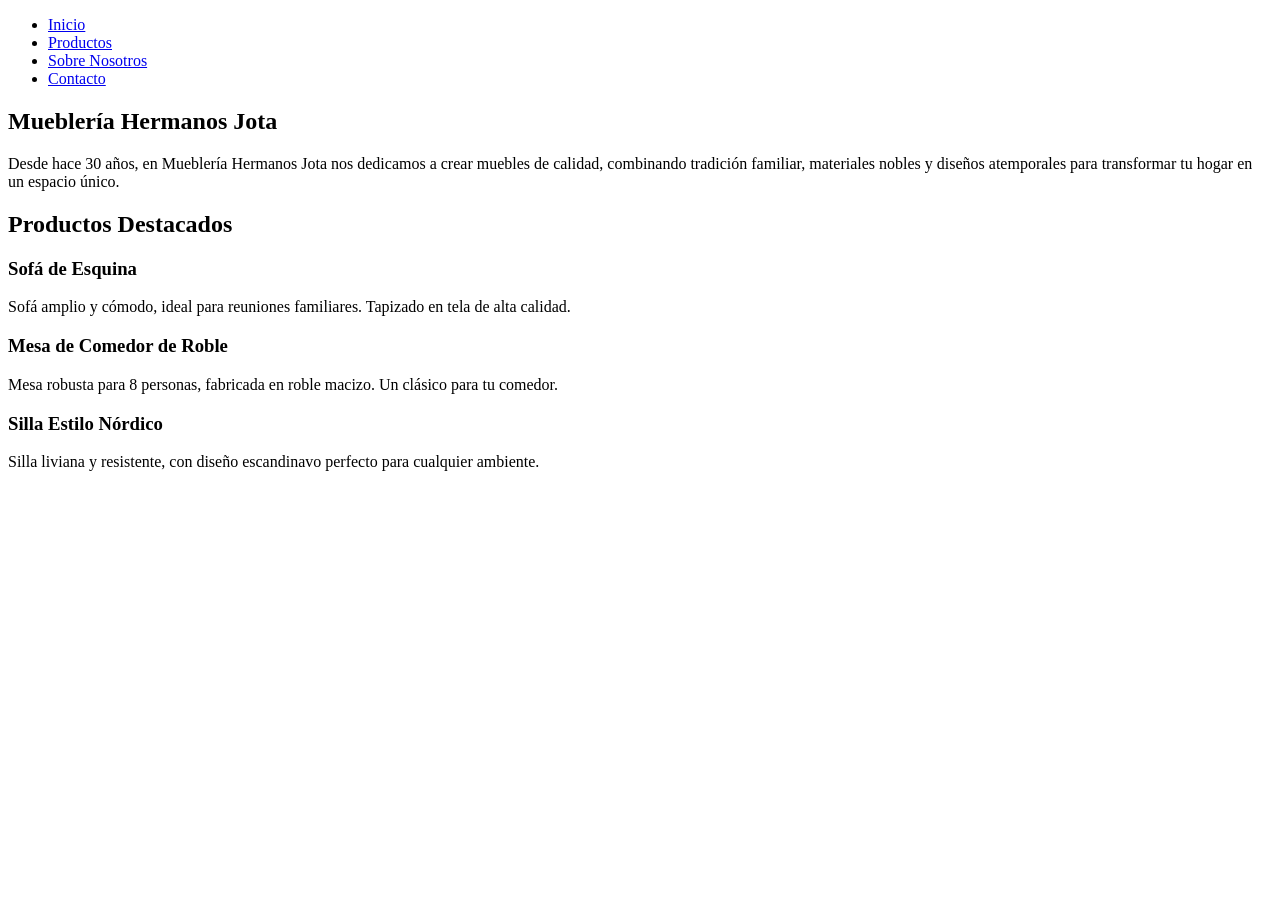
==== muebleria-jota/index.html @ 34eba64a "Inicio el proyecto con el esqueleto de la pagina" ====
<!DOCTYPE html>
<html lang="es">
<head>
    <meta charset="UTF-8">
    <title>Mueblería Hermanos Jota</title>
    <meta name="viewport" content="width=device-width, initial-scale=1.0">
</head>
<body>
    <header>
        <nav>
            <ul>
                <li><a href="#">Inicio</a></li>
                <li><a href="#productos">Productos</a></li>
                <li><a href="#sobre-nosotros">Sobre Nosotros</a></li>
                <li><a href="#contacto">Contacto</a></li>
            </ul>
        </nav>
    </header>
    <main>
        <section id="bienvenida">
            <h1>Mueblería Hermanos Jota</h1>
            <p>
                Desde hace 30 años, en Mueblería Hermanos Jota nos dedicamos a crear muebles de calidad, combinando tradición familiar, materiales nobles y diseños atemporales para transformar tu hogar en un espacio único.
            </p>
        </section>
        <section id="productos">
            <h2>Productos Destacados</h2>
            <article>
                <h3>Sofá de Esquina</h3>
                <p>Sofá amplio y cómodo, ideal para reuniones familiares. Tapizado en tela de alta calidad.</p>
            </article>
            <article>
                <h3>Mesa de Comedor de Roble</h3>
                <p>Mesa robusta para 8 personas, fabricada en roble macizo. Un clásico para tu comedor.</p>
            </article>
            <article>
                <h3>Silla Estilo Nórdico</h3>
                <p>Silla liviana y resistente, con diseño escandinavo perfecto para cualquier ambiente.</p>
            </article>
        </section>
    </main>
</body>
</html>
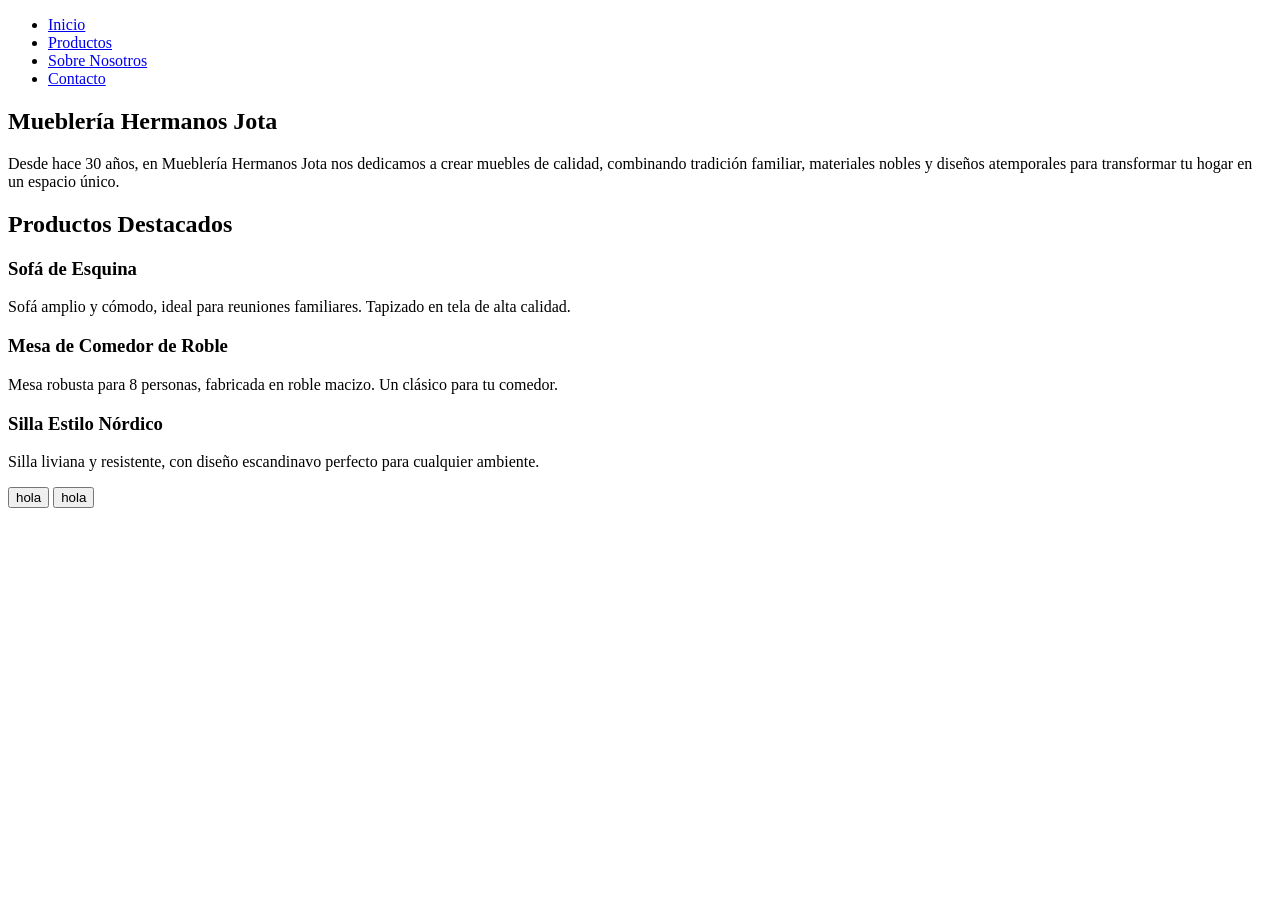
==== commit 91a09650: "agrego estilos para pagina principal" ====
--- a/muebleria-jota/index.html
+++ b/muebleria-jota/index.html
@@ -1,43 +1,56 @@
-<!DOCTYPE html>
+<!doctype html>
 <html lang="es">
-<head>
-    <meta charset="UTF-8">
+  <head>
+    <meta charset="UTF-8" />
     <title>Mueblería Hermanos Jota</title>
-    <meta name="viewport" content="width=device-width, initial-scale=1.0">
-</head>
-<body>
+    <meta name="viewport" content="width=device-width, initial-scale=1.0" />
+  </head>
+  <body>
     <header>
-        <nav>
-            <ul>
-                <li><a href="#">Inicio</a></li>
-                <li><a href="#productos">Productos</a></li>
-                <li><a href="#sobre-nosotros">Sobre Nosotros</a></li>
-                <li><a href="#contacto">Contacto</a></li>
-            </ul>
-        </nav>
+      <nav>
+        <ul>
+          <li><a href="#">Inicio</a></li>
+          <li><a href="#productos">Productos</a></li>
+          <li><a href="#sobre-nosotros">Sobre Nosotros</a></li>
+          <li><a href="#contacto">Contacto</a></li>
+        </ul>
+      </nav>
     </header>
     <main>
-        <section id="bienvenida">
-            <h1>Mueblería Hermanos Jota</h1>
-            <p>
-                Desde hace 30 años, en Mueblería Hermanos Jota nos dedicamos a crear muebles de calidad, combinando tradición familiar, materiales nobles y diseños atemporales para transformar tu hogar en un espacio único.
-            </p>
-        </section>
-        <section id="productos">
-            <h2>Productos Destacados</h2>
-            <article>
-                <h3>Sofá de Esquina</h3>
-                <p>Sofá amplio y cómodo, ideal para reuniones familiares. Tapizado en tela de alta calidad.</p>
-            </article>
-            <article>
-                <h3>Mesa de Comedor de Roble</h3>
-                <p>Mesa robusta para 8 personas, fabricada en roble macizo. Un clásico para tu comedor.</p>
-            </article>
-            <article>
-                <h3>Silla Estilo Nórdico</h3>
-                <p>Silla liviana y resistente, con diseño escandinavo perfecto para cualquier ambiente.</p>
-            </article>
-        </section>
+      <section id="bienvenida">
+        <h1>Mueblería Hermanos Jota</h1>
+        <p>
+          Desde hace 30 años, en Mueblería Hermanos Jota nos dedicamos a crear
+          muebles de calidad, combinando tradición familiar, materiales nobles y
+          diseños atemporales para transformar tu hogar en un espacio único.
+        </p>
+      </section>
+      <section id="productos">
+        <h2>Productos Destacados</h2>
+        <article>
+          <h3>Sofá de Esquina</h3>
+          <p>
+            Sofá amplio y cómodo, ideal para reuniones familiares. Tapizado en
+            tela de alta calidad.
+          </p>
+        </article>
+        <article>
+          <h3>Mesa de Comedor de Roble</h3>
+          <p>
+            Mesa robusta para 8 personas, fabricada en roble macizo. Un clásico
+            para tu comedor.
+          </p>
+        </article>
+        <article>
+          <h3>Silla Estilo Nórdico</h3>
+          <p>
+            Silla liviana y resistente, con diseño escandinavo perfecto para
+            cualquier ambiente.
+          </p>
+        </article>
+      </section>
     </main>
-</body>
-</html>+    <button class="button">hola</button>
+    <button>hola</button>
+  </body>
+</html>
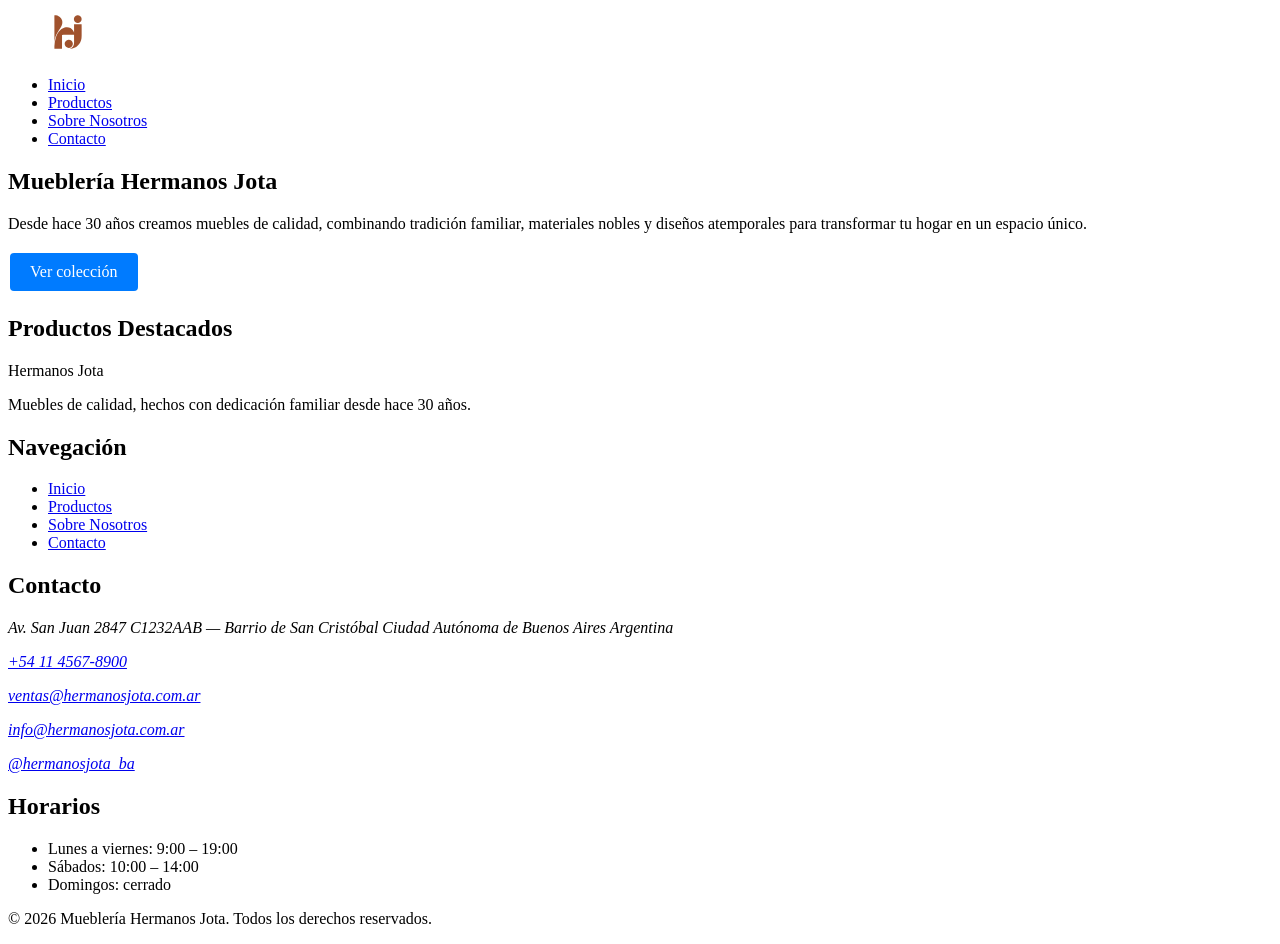
==== commit cd1a9a99: "Se agrega la pagina inicial" ====
--- a/muebleria-jota/index.html
+++ b/muebleria-jota/index.html
@@ -4,53 +4,120 @@
     <meta charset="UTF-8" />
     <title>Mueblería Hermanos Jota</title>
     <meta name="viewport" content="width=device-width, initial-scale=1.0" />
+    <link rel="stylesheet" href="index.css" />
+    <link rel="preconnect" href="https://fonts.googleapis.com" />
+    <link rel="preconnect" href="https://fonts.gstatic.com" crossorigin />
+    <link
+      href="https://fonts.googleapis.com/css2?family=Inter:wght@300;400;500;700&family=Playfair+Display:wght@400;700&display=swap"
+      rel="stylesheet"
+    />
   </head>
   <body>
-    <header>
-      <nav>
-        <ul>
-          <li><a href="#">Inicio</a></li>
-          <li><a href="#productos">Productos</a></li>
-          <li><a href="#sobre-nosotros">Sobre Nosotros</a></li>
-          <li><a href="#contacto">Contacto</a></li>
-        </ul>
-      </nav>
+    <header class="header">
+      <div class="header__inner">
+        <a href="#bienvenida" class="header__logo" aria-label="Mueblería Hermanos Jota - Inicio">
+          <img
+            src="assets/logo.svg"
+            alt="Hermanos Jota"
+            class="header__logo-img"
+            width="120"
+            height="48"
+          />
+        </a>
+        <nav class="header__nav" aria-label="Navegación principal">
+          <ul class="header__nav-list">
+            <li><a href="#bienvenida" class="header__nav-link">Inicio</a></li>
+            <li><a href="#productos" class="header__nav-link">Productos</a></li>
+            <li><a href="#sobre-nosotros" class="header__nav-link">Sobre Nosotros</a></li>
+            <li><a href="#contacto" class="header__nav-link">Contacto</a></li>
+          </ul>
+        </nav>
+      </div>
     </header>
     <main>
-      <section id="bienvenida">
-        <h1>Mueblería Hermanos Jota</h1>
-        <p>
-          Desde hace 30 años, en Mueblería Hermanos Jota nos dedicamos a crear
-          muebles de calidad, combinando tradición familiar, materiales nobles y
-          diseños atemporales para transformar tu hogar en un espacio único.
-        </p>
+      <section id="bienvenida" class="hero">
+        <div class="hero__overlay" aria-hidden="true"></div>
+        <div class="hero__content">
+          <h1 class="hero__title">Mueblería Hermanos Jota</h1>
+          <p class="hero__text">
+            Desde hace 30 años creamos muebles de calidad, combinando tradición
+            familiar, materiales nobles y diseños atemporales para transformar
+            tu hogar en un espacio único.
+          </p>
+          <a href="#productos" class="button hero__cta">Ver colección</a>
+        </div>
       </section>
-      <section id="productos">
-        <h2>Productos Destacados</h2>
-        <article>
-          <h3>Sofá de Esquina</h3>
-          <p>
-            Sofá amplio y cómodo, ideal para reuniones familiares. Tapizado en
-            tela de alta calidad.
-          </p>
-        </article>
-        <article>
-          <h3>Mesa de Comedor de Roble</h3>
-          <p>
-            Mesa robusta para 8 personas, fabricada en roble macizo. Un clásico
-            para tu comedor.
-          </p>
-        </article>
-        <article>
-          <h3>Silla Estilo Nórdico</h3>
-          <p>
-            Silla liviana y resistente, con diseño escandinavo perfecto para
-            cualquier ambiente.
-          </p>
-        </article>
+      <section id="productos" class="productos">
+        <div class="productos__inner">
+          <h2 class="productos__title">Productos Destacados</h2>
+          <div id="productos-grid" class="productos__grid"></div>
+        </div>
       </section>
     </main>
-    <button class="button">hola</button>
-    <button>hola</button>
+    <footer id="contacto" class="footer">
+      <div class="footer__inner">
+        <div class="footer__brand">
+          <p class="footer__name">Hermanos Jota</p>
+          <p class="footer__tagline">
+            Muebles de calidad, hechos con dedicación familiar desde hace 30
+            años.
+          </p>
+        </div>
+        <div class="footer__col">
+          <h2 class="footer__heading">Navegación</h2>
+          <ul class="footer__list">
+            <li><a href="#bienvenida" class="footer__link">Inicio</a></li>
+            <li><a href="#productos" class="footer__link">Productos</a></li>
+            <li><a href="#sobre-nosotros" class="footer__link">Sobre Nosotros</a></li>
+            <li><a href="#contacto" class="footer__link">Contacto</a></li>
+          </ul>
+        </div>
+        <div class="footer__col">
+          <h2 class="footer__heading">Contacto</h2>
+          <address class="footer__address">
+            <p>Av. San Juan 2847
+              C1232AAB — Barrio de San Cristóbal
+              Ciudad Autónoma de Buenos Aires
+              Argentina</p>
+            <p>
+              <a href="tel:+541112345678" class="footer__link">+54 11 4567-8900</a>
+            </p>
+            <p>
+              <a href="mailto:ventas@hermanosjota.com.ar" class="footer__link"
+                >ventas@hermanosjota.com.ar</a
+              >
+            </p>
+            <p>
+              <a href="mailto:info@hermanosjota.com.ar" class="footer__link"
+                >info@hermanosjota.com.ar</a
+              >
+            </p>
+            <p>
+              <a
+                href="https://www.instagram.com/hermanosjota_ba/"
+                class="footer__link"
+                target="_blank"
+                rel="noopener noreferrer"
+                >@hermanosjota_ba</a
+              >
+            </p>
+          </address>
+        </div>
+        <div class="footer__col">
+          <h2 class="footer__heading">Horarios</h2>
+          <ul class="footer__list">
+            <li>Lunes a viernes: 9:00 – 19:00</li>
+            <li>Sábados: 10:00 – 14:00</li>
+            <li>Domingos: cerrado</li>
+          </ul>
+        </div>
+      </div>
+      <div class="footer__bottom">
+        <p class="footer__copy">
+          &copy; 2026 Mueblería Hermanos Jota. Todos los derechos reservados.
+        </p>
+      </div>
+    </footer>
+    <script src="products.js"></script>
   </body>
 </html>
--- a/muebleria-jota/index.css
+++ b/muebleria-jota/index.css
@@ -0,0 +1,13 @@
+.button {
+  background-color: #007bff;
+  border: none;
+  color: white;
+  padding: 10px 20px;
+  text-align: center;
+  text-decoration: none;
+  display: inline-block;
+  font-size: 16px;
+  margin: 4px 2px;
+  cursor: pointer;
+  border-radius: 4px;
+}
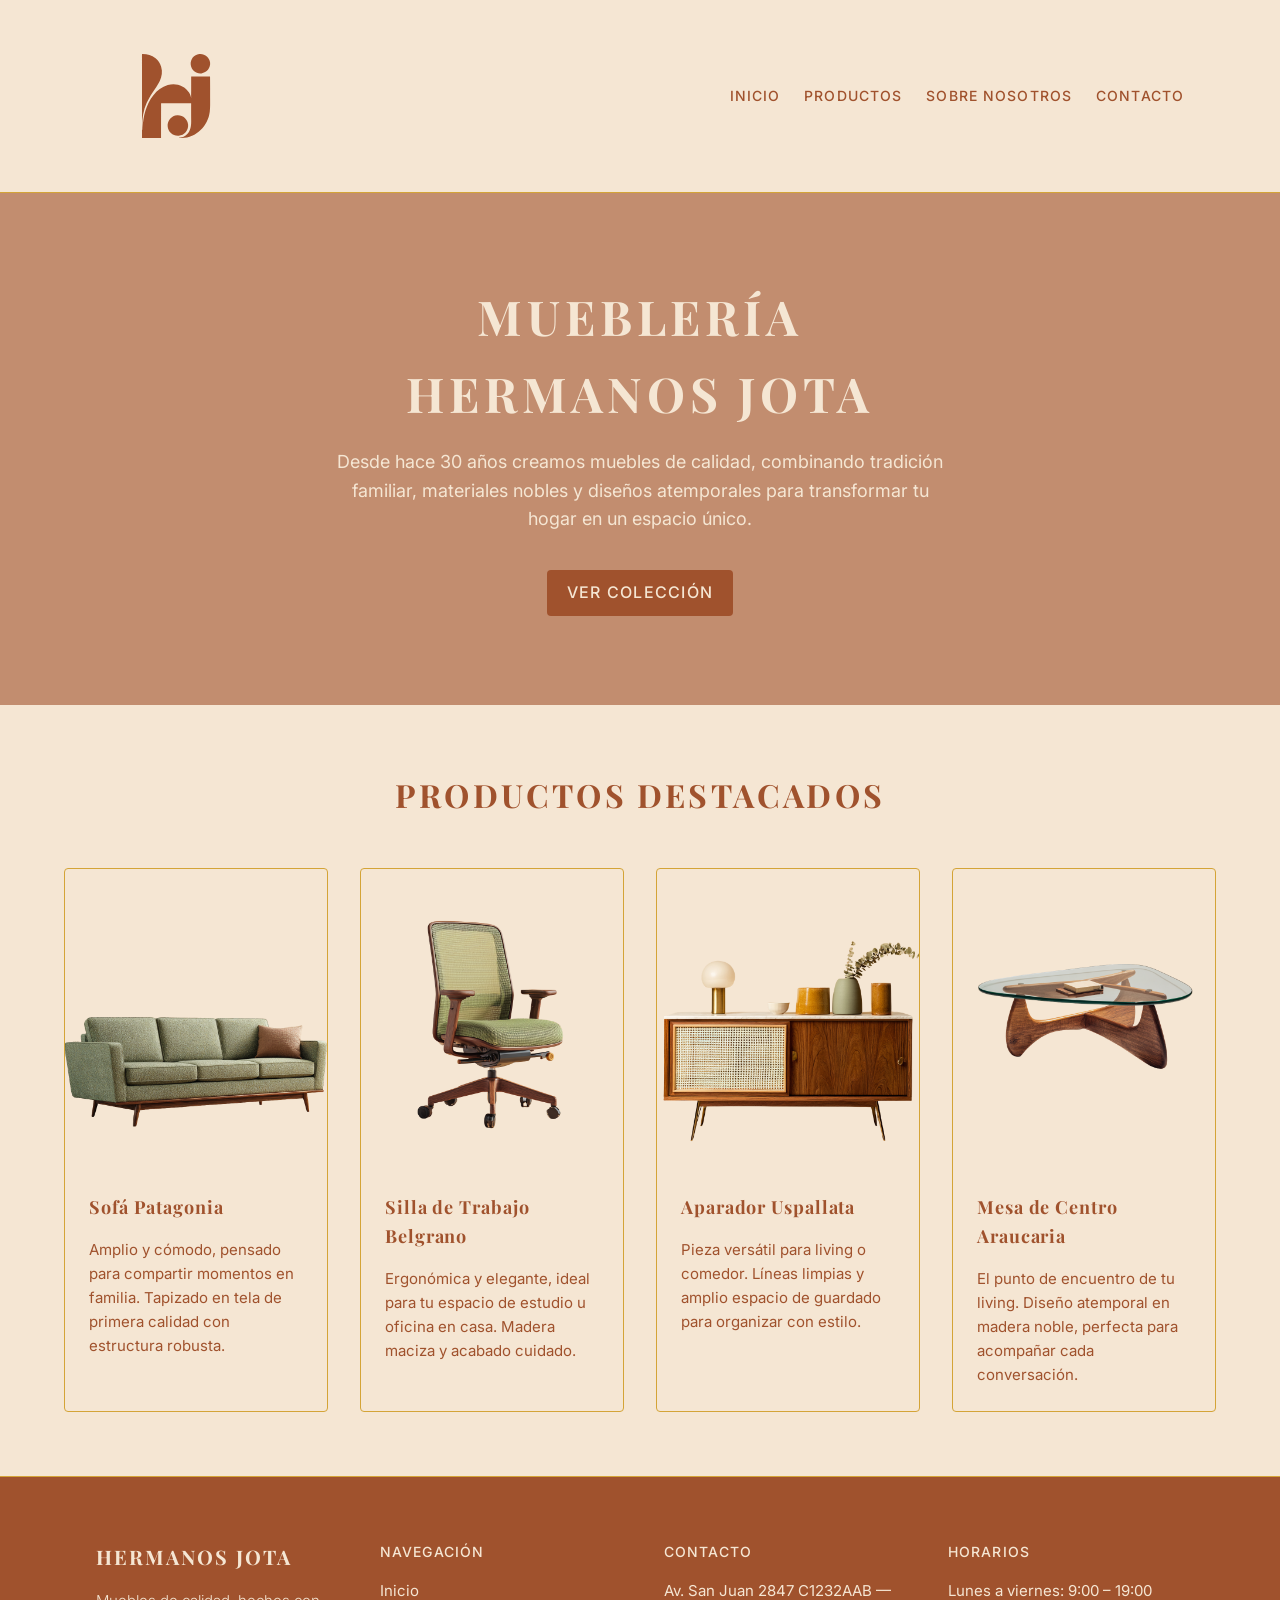
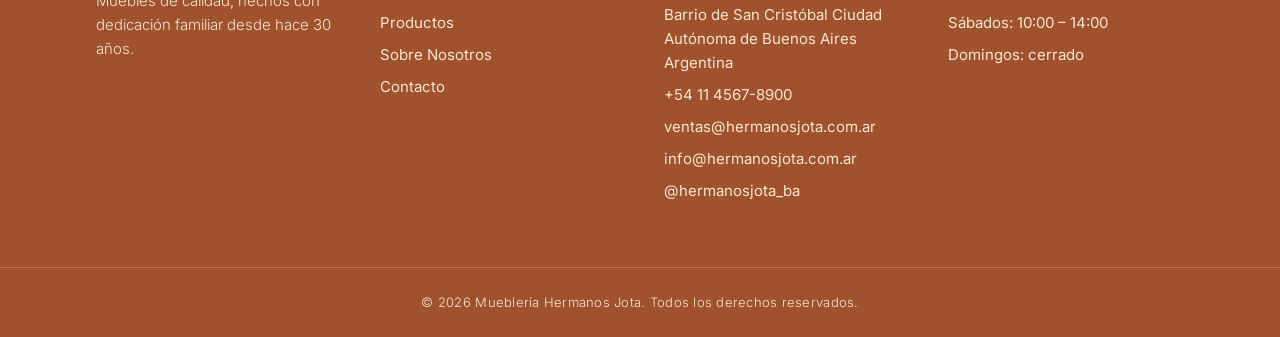
==== commit bb6f61b4: "enlazar anchors con formulario de contacto" ====
--- a/muebleria-jota/index.html
+++ b/muebleria-jota/index.html
@@ -29,7 +29,7 @@
             <li><a href="#bienvenida" class="header__nav-link">Inicio</a></li>
             <li><a href="#productos" class="header__nav-link">Productos</a></li>
             <li><a href="#sobre-nosotros" class="header__nav-link">Sobre Nosotros</a></li>
-            <li><a href="#contacto" class="header__nav-link">Contacto</a></li>
+            <li><a href="./contacto.html" class="header__nav-link">Contacto</a></li>
           </ul>
         </nav>
       </div>
@@ -69,7 +69,7 @@
             <li><a href="#bienvenida" class="footer__link">Inicio</a></li>
             <li><a href="#productos" class="footer__link">Productos</a></li>
             <li><a href="#sobre-nosotros" class="footer__link">Sobre Nosotros</a></li>
-            <li><a href="#contacto" class="footer__link">Contacto</a></li>
+            <li><a href="./contacto.html" class="footer__link">Contacto</a></li>
           </ul>
         </div>
         <div class="footer__col">
--- a/muebleria-jota/index.css
+++ b/muebleria-jota/index.css
@@ -1,13 +1,381 @@
+:root {
+  --color-primary: #a0522d;
+  --color-secondary: #87a96b;
+  --color-bg: #f5e6d3;
+  --color-accent: #d4a437;
+  --color-accent-soft: #c47a6d;
+  --color-text: #a0522d;
+  --color-border: #d4a437;
+
+  --font-primary: "Inter", sans-serif;
+  --font-display: "Playfair Display", serif;
+
+  --spacing-base: 1rem;
+  --border-radius: 4px;
+
+  --logo-min-width: 120px;
+  --logo-clearspace: 1.25rem;
+}
+
+*,
+*::before,
+*::after {
+  box-sizing: border-box;
+}
+
+body {
+  margin: 0;
+  font-family: var(--font-primary);
+  font-weight: 400;
+  font-size: 1rem;
+  line-height: 1.6;
+  color: var(--color-text);
+  background-color: var(--color-bg);
+}
+
+.header {
+  background-color: var(--color-bg);
+  border-bottom: 1px solid var(--color-border);
+}
+
+.header__inner {
+  display: flex;
+  align-items: center;
+  justify-content: space-between;
+  gap: calc(var(--spacing-base) * 2);
+  max-width: 72rem;
+  margin: 0 auto;
+  padding: var(--spacing-base) calc(var(--spacing-base) * 2);
+}
+
+.header__logo {
+  display: flex;
+  align-items: center;
+  flex-shrink: 0;
+  padding: var(--logo-clearspace);
+  text-decoration: none;
+}
+
+.header__logo-img {
+  display: block;
+  width: var(--logo-min-width);
+  height: auto;
+  object-fit: contain;
+}
+
+.header__nav-list {
+  display: flex;
+  flex-wrap: wrap;
+  align-items: center;
+  justify-content: flex-end;
+  gap: calc(var(--spacing-base) * 1.5);
+  margin: 0;
+  padding: 0;
+  list-style: none;
+}
+
+.header__nav-link {
+  font-family: var(--font-primary);
+  font-weight: 500;
+  font-size: 0.875rem;
+  letter-spacing: 0.08em;
+  text-transform: uppercase;
+  text-decoration: none;
+  color: var(--color-primary);
+  transition: color 0.2s ease;
+}
+
+.header__nav-link:hover,
+.header__nav-link:focus-visible {
+  color: var(--color-secondary);
+}
+
+.hero {
+  position: relative;
+  display: flex;
+  align-items: center;
+  justify-content: center;
+  min-height: 32rem;
+  overflow: hidden;
+}
+
+.hero__overlay {
+  position: absolute;
+  inset: 0;
+  background-color: color-mix(in srgb, var(--color-primary) 60%, transparent);
+}
+
+.hero__content {
+  position: relative;
+  z-index: 1;
+  max-width: 42rem;
+  margin: 0 auto;
+  padding: calc(var(--spacing-base) * 4) calc(var(--spacing-base) * 2);
+  text-align: center;
+}
+
+.hero__title {
+  margin: 0 0 var(--spacing-base);
+  font-family: var(--font-display);
+  font-weight: 700;
+  font-size: clamp(2rem, 5vw, 3rem);
+  letter-spacing: 0.1em;
+  text-transform: uppercase;
+  color: var(--color-bg);
+}
+
+.hero__text {
+  margin: 0 0 calc(var(--spacing-base) * 2);
+  font-family: var(--font-primary);
+  font-weight: 400;
+  font-size: 1.125rem;
+  line-height: 1.6;
+  color: var(--color-bg);
+}
+
+.hero__cta {
+  margin: 0;
+}
+
+.productos {
+  padding: calc(var(--spacing-base) * 4) calc(var(--spacing-base) * 2);
+}
+
+.productos__inner {
+  max-width: 72rem;
+  margin: 0 auto;
+}
+
+.productos__title {
+  margin: 0 0 calc(var(--spacing-base) * 3);
+  font-family: var(--font-display);
+  font-weight: 700;
+  font-size: clamp(1.5rem, 3vw, 2rem);
+  letter-spacing: 0.1em;
+  text-transform: uppercase;
+  text-align: center;
+  color: var(--color-primary);
+}
+
+.productos__grid {
+  display: grid;
+  grid-template-columns: repeat(auto-fit, minmax(min(100%, 16rem), 1fr));
+  gap: calc(var(--spacing-base) * 2);
+}
+
+.producto-card {
+  display: flex;
+  flex-direction: column;
+  border: 1px solid var(--color-border);
+  border-radius: var(--border-radius);
+  overflow: hidden;
+  background-color: var(--color-bg);
+}
+
+.producto-card__image {
+  width: 100%;
+  aspect-ratio: 4 / 3;
+  object-fit: cover;
+  object-position: center;
+}
+
+.producto-card__body {
+  display: flex;
+  flex-direction: column;
+  flex: 1;
+  gap: var(--spacing-base);
+  padding: calc(var(--spacing-base) * 1.5);
+}
+
+.producto-card__title {
+  margin: 0;
+  font-family: var(--font-display);
+  font-weight: 700;
+  font-size: 1.125rem;
+  letter-spacing: 0.05em;
+  color: var(--color-primary);
+}
+
+.producto-card__text {
+  margin: 0;
+  font-family: var(--font-primary);
+  font-weight: 400;
+  font-size: 0.9375rem;
+  line-height: 1.6;
+  color: var(--color-text);
+}
+
+.footer {
+  background-color: var(--color-primary);
+  color: var(--color-bg);
+  border-top: 1px solid var(--color-border);
+}
+
+.footer__inner {
+  display: grid;
+  grid-template-columns: repeat(auto-fit, minmax(min(100%, 12rem), 1fr));
+  gap: calc(var(--spacing-base) * 3);
+  max-width: 72rem;
+  margin: 0 auto;
+  padding: calc(var(--spacing-base) * 4) calc(var(--spacing-base) * 2);
+}
+
+.footer__name {
+  margin: 0 0 var(--spacing-base);
+  font-family: var(--font-display);
+  font-weight: 700;
+  font-size: 1.25rem;
+  letter-spacing: 0.1em;
+  text-transform: uppercase;
+  color: var(--color-bg);
+}
+
+.footer__tagline {
+  margin: 0;
+  font-family: var(--font-primary);
+  font-weight: 300;
+  font-size: 0.9375rem;
+  line-height: 1.6;
+  color: var(--color-bg);
+}
+
+.footer__heading {
+  margin: 0 0 var(--spacing-base);
+  font-family: var(--font-primary);
+  font-weight: 500;
+  font-size: 0.875rem;
+  letter-spacing: 0.08em;
+  text-transform: uppercase;
+  color: var(--color-bg);
+}
+
+.footer__list {
+  margin: 0;
+  padding: 0;
+  list-style: none;
+}
+
+.footer__list li {
+  margin-bottom: calc(var(--spacing-base) * 0.5);
+  font-family: var(--font-primary);
+  font-weight: 400;
+  font-size: 0.9375rem;
+  line-height: 1.6;
+}
+
+.footer__list li:last-child {
+  margin-bottom: 0;
+}
+
+.footer__address {
+  font-style: normal;
+}
+
+.footer__address p {
+  margin: 0 0 calc(var(--spacing-base) * 0.5);
+  font-family: var(--font-primary);
+  font-weight: 400;
+  font-size: 0.9375rem;
+  line-height: 1.6;
+}
+
+.footer__address p:last-child {
+  margin-bottom: 0;
+}
+
+.footer__link {
+  color: var(--color-bg);
+  text-decoration: none;
+  transition: color 0.2s ease;
+}
+
+.footer__link:hover,
+.footer__link:focus-visible {
+  color: var(--color-accent);
+}
+
+.footer__bottom {
+  border-top: 1px solid color-mix(in srgb, var(--color-bg) 25%, transparent);
+  padding: calc(var(--spacing-base) * 1.5) calc(var(--spacing-base) * 2);
+  text-align: center;
+}
+
+.footer__copy {
+  margin: 0;
+  font-family: var(--font-primary);
+  font-weight: 300;
+  font-size: 0.8125rem;
+  letter-spacing: 0.02em;
+  color: var(--color-bg);
+}
+
 .button {
-  background-color: #007bff;
+  background-color: var(--color-primary);
   border: none;
-  color: white;
+  color: var(--color-bg);
   padding: 10px 20px;
   text-align: center;
   text-decoration: none;
   display: inline-block;
+  font-family: var(--font-primary);
+  font-weight: 500;
   font-size: 16px;
+  letter-spacing: 0.08em;
+  text-transform: uppercase;
   margin: 4px 2px;
   cursor: pointer;
-  border-radius: 4px;
-}
+  border-radius: var(--border-radius);
+}
+
+@media (max-width: 640px) {
+  .header__inner {
+    flex-direction: column;
+    align-items: flex-start;
+    gap: var(--spacing-base);
+    padding: var(--spacing-base);
+  }
+
+  .header__logo {
+    padding: 0;
+  }
+
+  .header__nav {
+    width: 100%;
+  }
+
+  .header__nav-list {
+    justify-content: flex-start;
+    gap: var(--spacing-base);
+  }
+
+  .header__nav-link {
+    font-size: 0.75rem;
+  }
+
+  .hero {
+    min-height: 24rem;
+  }
+
+  .hero__content {
+    padding: calc(var(--spacing-base) * 3) var(--spacing-base);
+  }
+
+  .hero__text {
+    font-size: 1rem;
+  }
+
+  .productos {
+    padding: calc(var(--spacing-base) * 3) var(--spacing-base);
+  }
+
+  .footer__inner {
+    grid-template-columns: 1fr;
+    gap: calc(var(--spacing-base) * 2);
+    padding: calc(var(--spacing-base) * 3) var(--spacing-base);
+  }
+
+  .footer__bottom {
+    padding-right: var(--spacing-base);
+    padding-left: var(--spacing-base);
+  }
+}
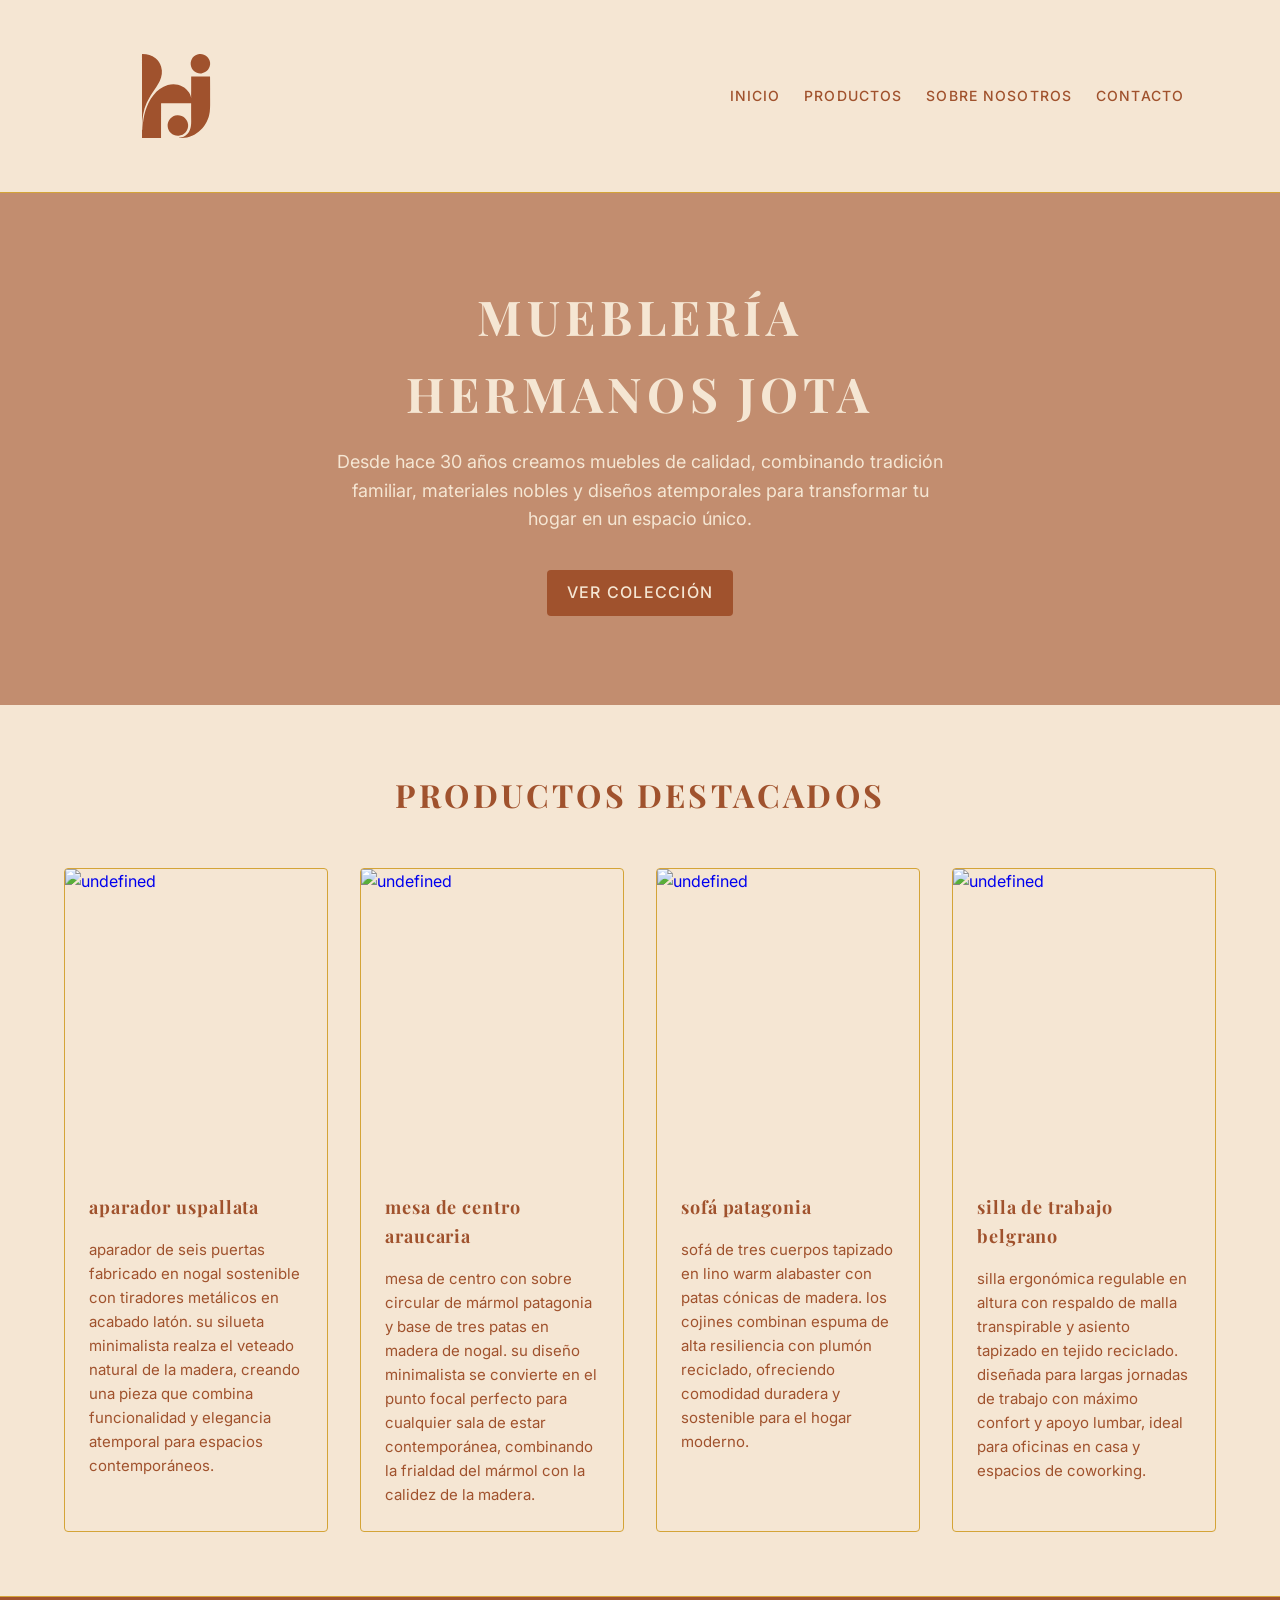
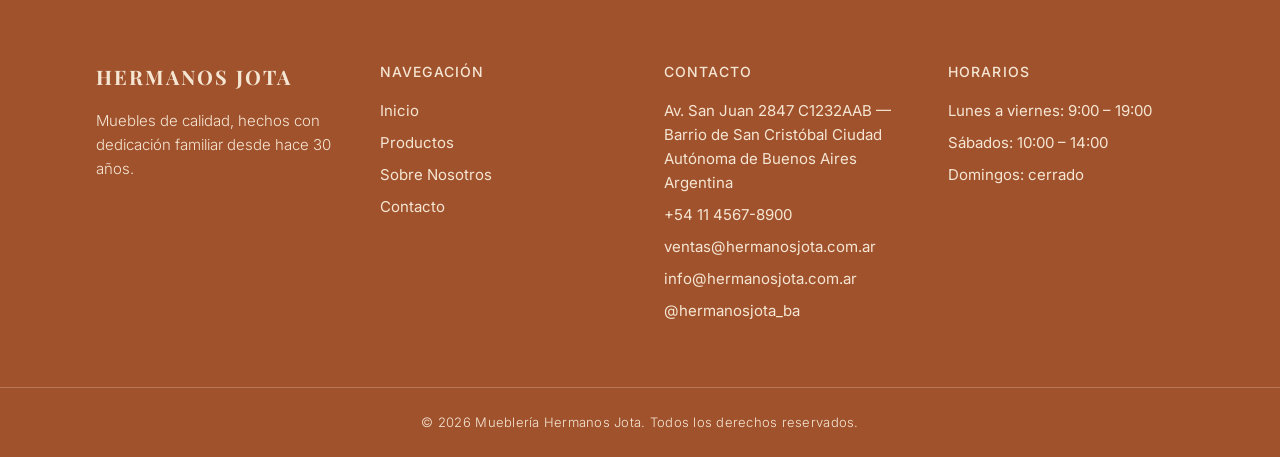
==== commit 28f7c78c: "renderizar productos de db.json" ====
--- a/muebleria-jota/index.html
+++ b/muebleria-jota/index.html
@@ -11,11 +11,13 @@
       href="https://fonts.googleapis.com/css2?family=Inter:wght@300;400;500;700&family=Playfair+Display:wght@400;700&display=swap"
       rel="stylesheet"
     />
+    <link rel="shortcut icon" href="./assets/logo.svg" type="image/x-icon">
+    <script type="module" src="index.js"></script>
   </head>
   <body>
     <header class="header">
       <div class="header__inner">
-        <a href="#bienvenida" class="header__logo" aria-label="Mueblería Hermanos Jota - Inicio">
+        <a href="./index.html" class="header__logo" aria-label="Mueblería Hermanos Jota - Inicio">
           <img
             src="assets/logo.svg"
             alt="Hermanos Jota"
@@ -26,8 +28,8 @@
         </a>
         <nav class="header__nav" aria-label="Navegación principal">
           <ul class="header__nav-list">
-            <li><a href="#bienvenida" class="header__nav-link">Inicio</a></li>
-            <li><a href="#productos" class="header__nav-link">Productos</a></li>
+            <li><a href="./index.html" class="header__nav-link">Inicio</a></li>
+            <li><a href="./products.html" class="header__nav-link">Productos</a></li>
             <li><a href="#sobre-nosotros" class="header__nav-link">Sobre Nosotros</a></li>
             <li><a href="./contacto.html" class="header__nav-link">Contacto</a></li>
           </ul>
@@ -66,7 +68,7 @@
         <div class="footer__col">
           <h2 class="footer__heading">Navegación</h2>
           <ul class="footer__list">
-            <li><a href="#bienvenida" class="footer__link">Inicio</a></li>
+            <li><a href="./index.html" class="footer__link">Inicio</a></li>
             <li><a href="#productos" class="footer__link">Productos</a></li>
             <li><a href="#sobre-nosotros" class="footer__link">Sobre Nosotros</a></li>
             <li><a href="./contacto.html" class="footer__link">Contacto</a></li>
@@ -118,6 +120,5 @@
         </p>
       </div>
     </footer>
-    <script src="products.js"></script>
   </body>
 </html>
--- a/muebleria-jota/index.css
+++ b/muebleria-jota/index.css
@@ -170,6 +170,7 @@
   border-radius: var(--border-radius);
   overflow: hidden;
   background-color: var(--color-bg);
+  text-decoration: none;
 }
 
 .producto-card__image {
@@ -379,3 +380,216 @@
     padding-left: var(--spacing-base);
   }
 }
+
+/* ==========================================================================
+   VISTA DE DETALLE DE PRODUCTO
+   ========================================================================== */
+
+.producto-detalle {
+  /* Usamos un grid para dividir imagen e información */
+  display: grid;
+  grid-template-columns: 1fr 1fr;
+  gap: calc(var(--spacing-base) * 4);
+  max-width: 72rem;
+  margin: 0 auto;
+  padding: calc(var(--spacing-base) * 4) calc(var(--spacing-base) * 2);
+  align-items: start;
+}
+
+.producto-detalle__imagen-contenedor {
+  width: 100%;
+}
+
+.producto-detalle__imagen {
+  width: 100%;
+  height: auto;
+  object-fit: contain;
+  /* El fondo de la imagen ya parece coincidir con --color-bg, 
+     sino podés agregar mix-blend-mode: multiply; si es necesario */
+}
+
+.producto-detalle__info {
+  display: flex;
+  flex-direction: column;
+  gap: calc(var(--spacing-base) * 1.5);
+}
+
+.producto-detalle__titulo {
+  margin: 0;
+  font-family: var(--font-display); /* Playfair Display según manual */
+  font-weight: 700;
+  font-size: clamp(2rem, 4vw, 2.75rem);
+  color: var(--color-primary); /* Siena Tostado */
+  line-height: 1.1;
+}
+
+.producto-detalle__descripcion {
+  margin: 0;
+  font-family: var(--font-primary); /* Inter */
+  font-weight: 400;
+  font-size: 0.9375rem; /* 15px */
+  line-height: 1.6;
+  color: #2c2c2c; /* Gris oscuro para contrastar como en la imagen */
+}
+
+.producto-detalle__precio {
+  margin: 0;
+  font-family: var(--font-primary);
+  font-weight: 700;
+  font-size: 1.5rem;
+  color: #1a1a1a; /* Negro fuerte como en el diseño */
+}
+
+/* Tabla de especificaciones */
+.producto-detalle__especificaciones {
+  width: 100%;
+  border-collapse: collapse;
+  margin: var(--spacing-base) 0;
+}
+
+.producto-detalle__especificaciones th,
+.producto-detalle__especificaciones td {
+  padding: calc(var(--spacing-base) * 0.75) 0;
+  border-bottom: 1px solid color-mix(in srgb, var(--color-primary) 30%, transparent);
+  text-align: left;
+  font-size: 0.9375rem;
+  font-family: var(--font-primary);
+}
+
+.producto-detalle__especificaciones th {
+  font-weight: 600;
+  color: var(--color-primary); /* Siena Tostado */
+  width: 35%;
+}
+
+.producto-detalle__especificaciones td {
+  font-weight: 400;
+  color: #2c2c2c;
+}
+
+/* Área de acciones (Cantidad y Añadir al carrito) */
+.producto-detalle__acciones {
+  display: flex;
+  align-items: flex-start;
+  gap: calc(var(--spacing-base) * 1.5);
+  margin-top: var(--spacing-base);
+}
+
+/* Selector de Cantidad */
+.selector-cantidad {
+  display: flex;
+  flex-direction: column;
+  align-items: center;
+  gap: 0.25rem;
+}
+
+.selector-cantidad__controles {
+  display: flex;
+  align-items: center;
+  border: 1px solid color-mix(in srgb, var(--color-primary) 40%, transparent);
+  border-radius: var(--border-radius);
+  background-color: transparent;
+  height: 3rem;
+}
+
+.btn-restar, 
+.btn-sumar {
+  background: transparent;
+  border: none;
+  padding: 0 1rem;
+  height: 100%;
+  font-family: var(--font-primary);
+  font-weight: 500;
+  font-size: 1.25rem;
+  color: var(--color-primary);
+  cursor: pointer;
+  transition: background-color 0.2s ease;
+}
+
+.btn-restar:hover, 
+.btn-sumar:hover {
+  background-color: color-mix(in srgb, var(--color-primary) 10%, transparent);
+}
+
+.input-cantidad {
+  width: 3rem;
+  height: 100%;
+  text-align: center;
+  border: none;
+  border-left: 1px solid color-mix(in srgb, var(--color-primary) 40%, transparent);
+  border-right: 1px solid color-mix(in srgb, var(--color-primary) 40%, transparent);
+  background: transparent;
+  font-family: var(--font-primary);
+  font-weight: 600;
+  font-size: 1rem;
+  color: #1a1a1a;
+  -moz-appearance: textfield; /* Quita flechitas en Firefox */
+}
+
+/* Quita las flechitas del input number en Chrome/Safari */
+.input-cantidad::-webkit-outer-spin-button,
+.input-cantidad::-webkit-inner-spin-button {
+  -webkit-appearance: none;
+  margin: 0;
+}
+
+.selector-cantidad__label {
+  font-family: var(--font-primary);
+  font-size: 0.75rem;
+  font-weight: 400;
+  color: #2c2c2c;
+}
+
+/* Botón Añadir al carrito */
+.btn-carrito {
+  flex: 1; /* Para que ocupe el resto del espacio disponible */
+  height: 3rem;
+  background-color: var(--color-primary); /* Siena Tostado */
+  color: var(--color-bg); /* Alabastro Cálido */
+  border: none;
+  border-radius: var(--border-radius);
+  font-family: var(--font-primary);
+  font-weight: 500;
+  font-size: 0.9375rem;
+  letter-spacing: 0.08em; /* Según manual para CTAs */
+  text-transform: uppercase; /* Según manual para CTAs */
+  cursor: pointer;
+  transition: opacity 0.2s ease, transform 0.1s ease;
+  padding: 0 2rem;
+}
+
+.btn-carrito:hover {
+  opacity: 0.9;
+}
+
+.btn-carrito:active {
+  transform: scale(0.98);
+}
+
+/* ==========================================================================
+   MEDIA QUERIES (Responsive)
+   ========================================================================== */
+
+@media (max-width: 768px) {
+  .producto-detalle {
+    grid-template-columns: 1fr;
+    gap: calc(var(--spacing-base) * 2);
+    padding: calc(var(--spacing-base) * 2) var(--spacing-base);
+  }
+
+  .producto-detalle__acciones {
+    flex-direction: column;
+    align-items: center;
+    height: 150px;
+  }
+
+  .btn-carrito {
+    width: 90%;
+    align-self: center;
+  }
+
+  /* Centramos el label de cantidad en mobile */
+  .selector-cantidad {
+    align-items: flex-start;
+  }
+}
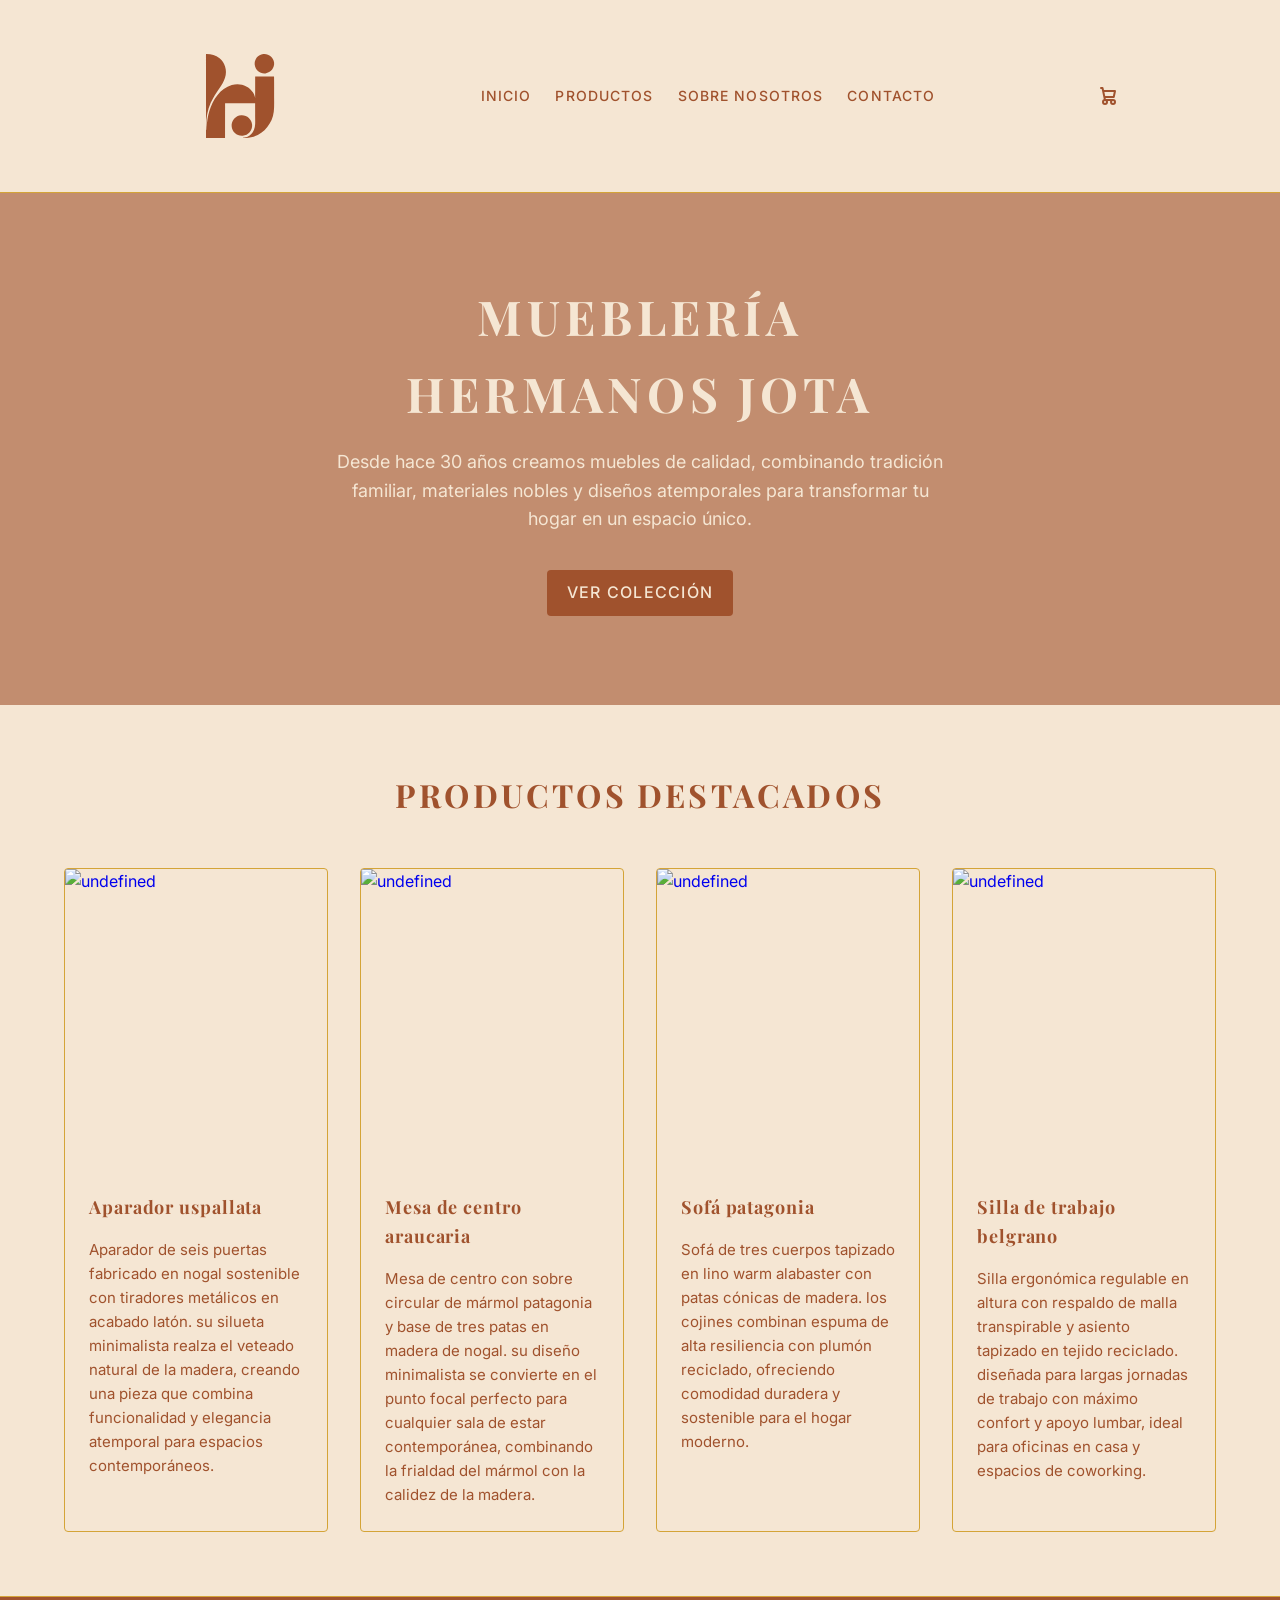
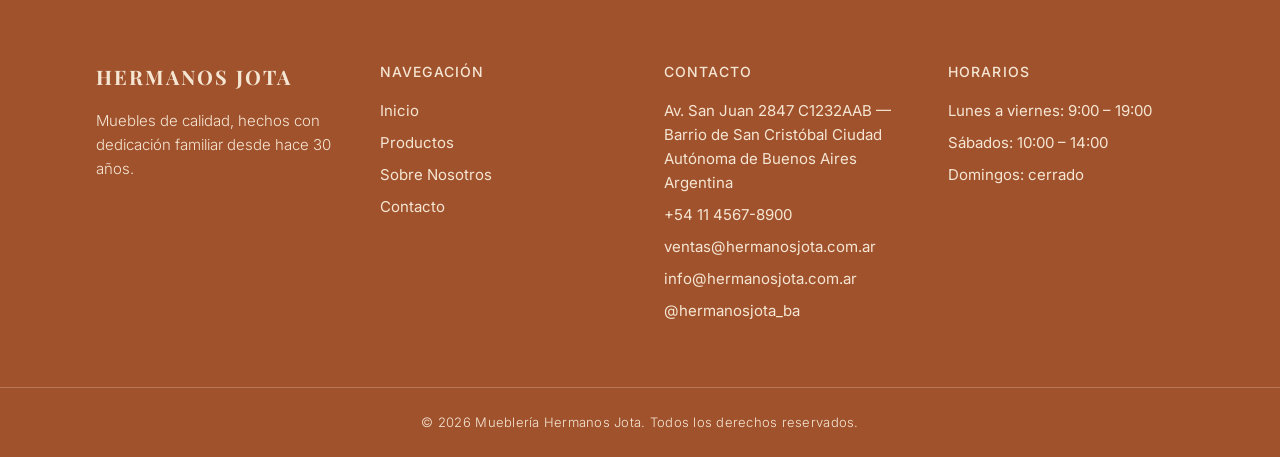
==== commit 5a994dab: "implementar logica de añadir al carrito y persistir el dato usando local storage" ====
--- a/muebleria-jota/index.html
+++ b/muebleria-jota/index.html
@@ -12,6 +12,7 @@
       rel="stylesheet"
     />
     <link rel="shortcut icon" href="./assets/logo.svg" type="image/x-icon">
+    <script type="module" src="cart.js"></script>
     <script type="module" src="index.js"></script>
   </head>
   <body>
@@ -34,6 +35,12 @@
             <li><a href="./contacto.html" class="header__nav-link">Contacto</a></li>
           </ul>
         </nav>
+        <div class="header__cart">
+            <p class="header__cart-number" id="cart-number"></p>
+            <svg class="w-6 h-6 text-gray-800 dark:text-white" aria-hidden="true" xmlns="http://www.w3.org/2000/svg" width="24" height="24" fill="none" viewBox="0 0 24 24">
+              <path stroke="currentColor" stroke-linecap="round" stroke-linejoin="round" stroke-width="2" d="M5 4h1.5L9 16m0 0h8m-8 0a2 2 0 1 0 0 4 2 2 0 0 0 0-4Zm8 0a2 2 0 1 0 0 4 2 2 0 0 0 0-4Zm-8.5-3h9.25L19 7H7.312"/>
+            </svg>
+        </div>
       </div>
     </header>
     <main>
@@ -121,4 +128,4 @@
       </div>
     </footer>
   </body>
-</html>
+</html>
--- a/muebleria-jota/index.css
+++ b/muebleria-jota/index.css
@@ -41,7 +41,7 @@
 .header__inner {
   display: flex;
   align-items: center;
-  justify-content: space-between;
+  justify-content: space-around;
   gap: calc(var(--spacing-base) * 2);
   max-width: 72rem;
   margin: 0 auto;
@@ -72,6 +72,21 @@
   margin: 0;
   padding: 0;
   list-style: none;
+}
+
+.header__cart{
+  vertical-align: text-top;
+  position: relative;
+  display: flex;
+  align-items: center;
+  justify-content: center;
+}
+
+.header__cart-number{
+  position: absolute;
+  font-size: .7rem;
+  bottom: .3rem;
+  font-weight: bold;
 }
 
 .header__nav-link {
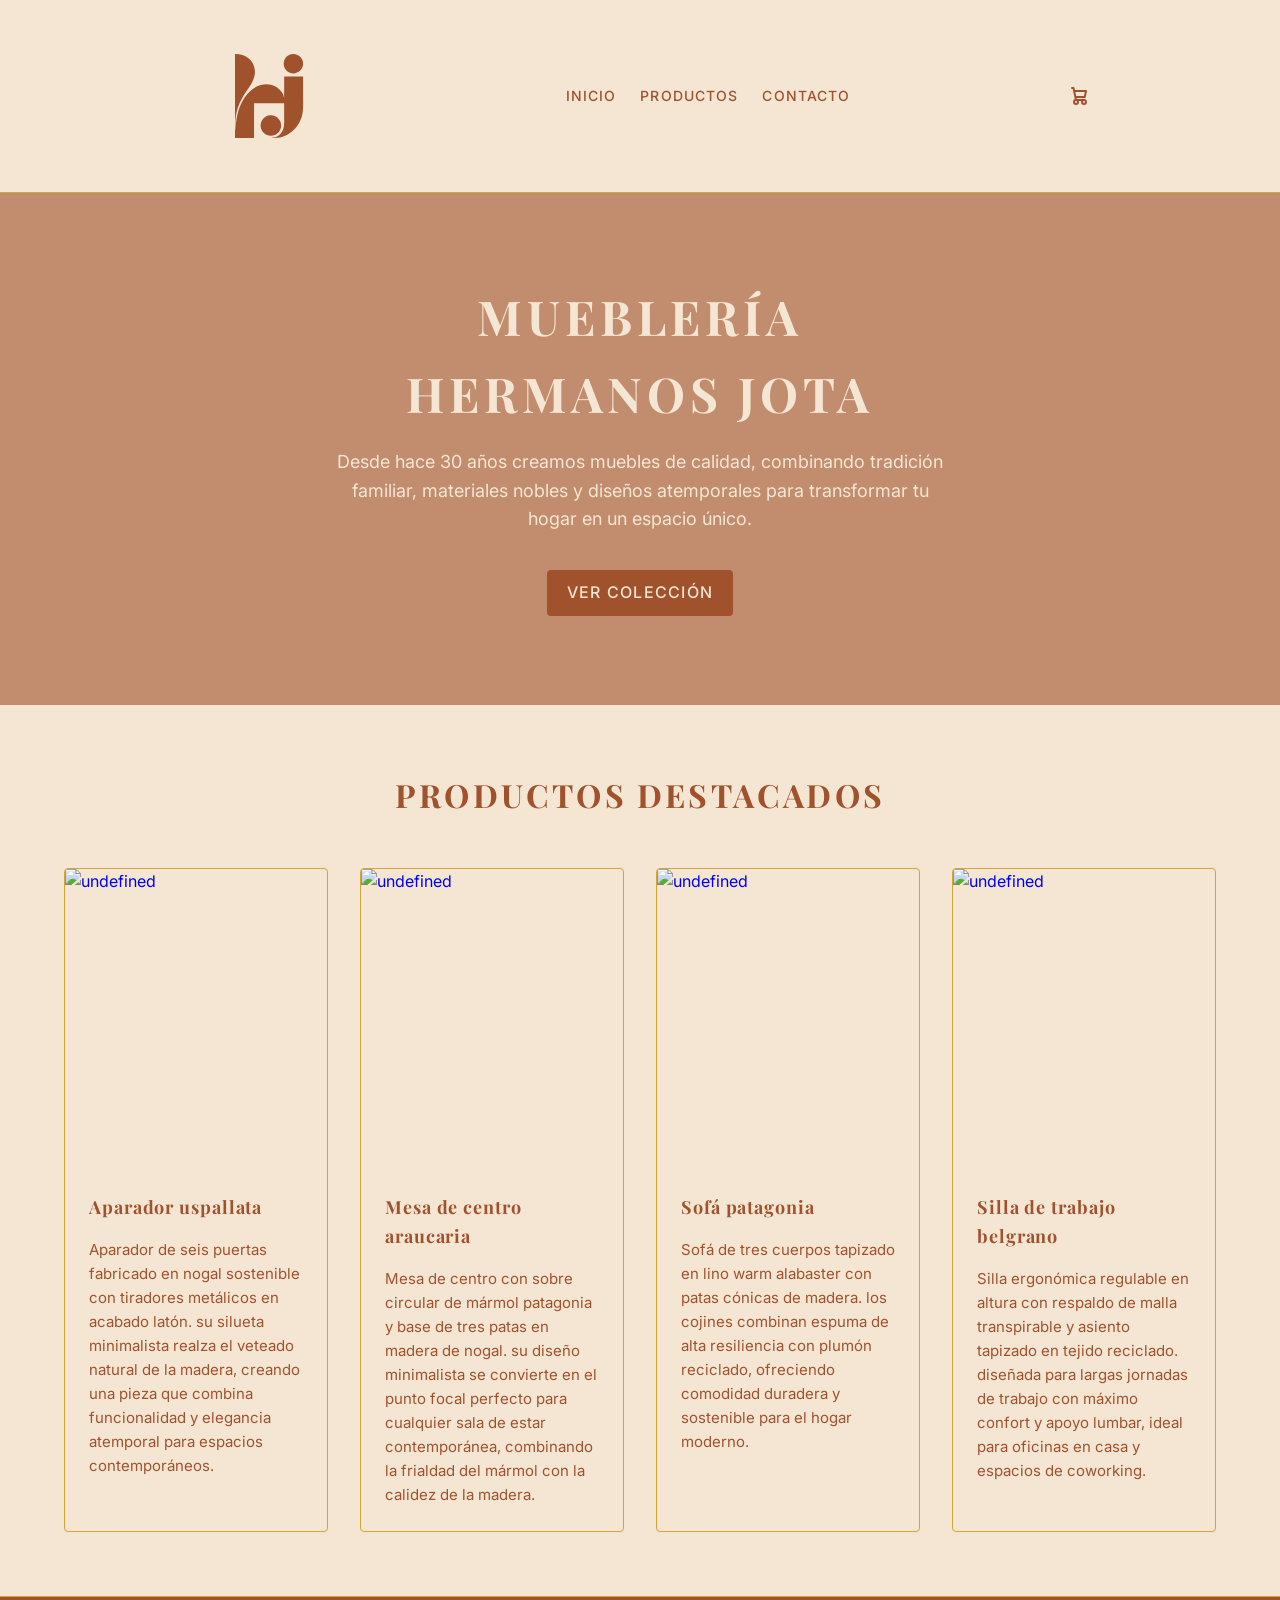
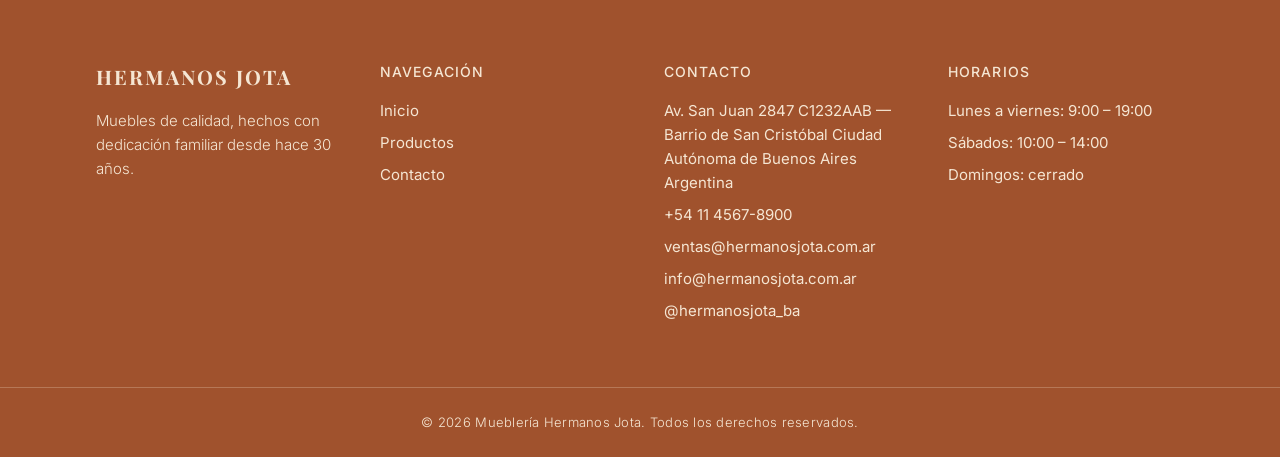
==== commit 02d0d4b3: "Se eliminan links no usados y se unifican redireccionamientos" ====
--- a/muebleria-jota/index.html
+++ b/muebleria-jota/index.html
@@ -11,14 +11,18 @@
       href="https://fonts.googleapis.com/css2?family=Inter:wght@300;400;500;700&family=Playfair+Display:wght@400;700&display=swap"
       rel="stylesheet"
     />
-    <link rel="shortcut icon" href="./assets/logo.svg" type="image/x-icon">
+    <link rel="shortcut icon" href="./assets/logo.svg" type="image/x-icon" />
     <script type="module" src="cart.js"></script>
     <script type="module" src="index.js"></script>
   </head>
   <body>
     <header class="header">
       <div class="header__inner">
-        <a href="./index.html" class="header__logo" aria-label="Mueblería Hermanos Jota - Inicio">
+        <a
+          href="./index.html"
+          class="header__logo"
+          aria-label="Mueblería Hermanos Jota - Inicio"
+        >
           <img
             src="assets/logo.svg"
             alt="Hermanos Jota"
@@ -30,16 +34,33 @@
         <nav class="header__nav" aria-label="Navegación principal">
           <ul class="header__nav-list">
             <li><a href="./index.html" class="header__nav-link">Inicio</a></li>
-            <li><a href="./products.html" class="header__nav-link">Productos</a></li>
-            <li><a href="#sobre-nosotros" class="header__nav-link">Sobre Nosotros</a></li>
-            <li><a href="./contacto.html" class="header__nav-link">Contacto</a></li>
+            <li>
+              <a href="./products.html" class="header__nav-link">Productos</a>
+            </li>
+            <li>
+              <a href="./contacto.html" class="header__nav-link">Contacto</a>
+            </li>
           </ul>
         </nav>
         <div class="header__cart">
-            <p class="header__cart-number" id="cart-number"></p>
-            <svg class="w-6 h-6 text-gray-800 dark:text-white" aria-hidden="true" xmlns="http://www.w3.org/2000/svg" width="24" height="24" fill="none" viewBox="0 0 24 24">
-              <path stroke="currentColor" stroke-linecap="round" stroke-linejoin="round" stroke-width="2" d="M5 4h1.5L9 16m0 0h8m-8 0a2 2 0 1 0 0 4 2 2 0 0 0 0-4Zm8 0a2 2 0 1 0 0 4 2 2 0 0 0 0-4Zm-8.5-3h9.25L19 7H7.312"/>
-            </svg>
+          <p class="header__cart-number" id="cart-number"></p>
+          <svg
+            class="w-6 h-6 text-gray-800 dark:text-white"
+            aria-hidden="true"
+            xmlns="http://www.w3.org/2000/svg"
+            width="24"
+            height="24"
+            fill="none"
+            viewBox="0 0 24 24"
+          >
+            <path
+              stroke="currentColor"
+              stroke-linecap="round"
+              stroke-linejoin="round"
+              stroke-width="2"
+              d="M5 4h1.5L9 16m0 0h8m-8 0a2 2 0 1 0 0 4 2 2 0 0 0 0-4Zm8 0a2 2 0 1 0 0 4 2 2 0 0 0 0-4Zm-8.5-3h9.25L19 7H7.312"
+            />
+          </svg>
         </div>
       </div>
     </header>
@@ -76,20 +97,23 @@
           <h2 class="footer__heading">Navegación</h2>
           <ul class="footer__list">
             <li><a href="./index.html" class="footer__link">Inicio</a></li>
-            <li><a href="#productos" class="footer__link">Productos</a></li>
-            <li><a href="#sobre-nosotros" class="footer__link">Sobre Nosotros</a></li>
+            <li>
+              <a href="./products.html" class="footer__link">Productos</a>
+            </li>
             <li><a href="./contacto.html" class="footer__link">Contacto</a></li>
           </ul>
         </div>
         <div class="footer__col">
           <h2 class="footer__heading">Contacto</h2>
           <address class="footer__address">
-            <p>Av. San Juan 2847
-              C1232AAB — Barrio de San Cristóbal
-              Ciudad Autónoma de Buenos Aires
-              Argentina</p>
             <p>
-              <a href="tel:+541112345678" class="footer__link">+54 11 4567-8900</a>
+              Av. San Juan 2847 C1232AAB — Barrio de San Cristóbal Ciudad
+              Autónoma de Buenos Aires Argentina
+            </p>
+            <p>
+              <a href="tel:+541112345678" class="footer__link"
+                >+54 11 4567-8900</a
+              >
             </p>
             <p>
               <a href="mailto:ventas@hermanosjota.com.ar" class="footer__link"
@@ -128,4 +152,4 @@
       </div>
     </footer>
   </body>
-</html>+</html>
--- a/muebleria-jota/index.css
+++ b/muebleria-jota/index.css
@@ -74,7 +74,7 @@
   list-style: none;
 }
 
-.header__cart{
+.header__cart {
   vertical-align: text-top;
   position: relative;
   display: flex;
@@ -82,10 +82,10 @@
   justify-content: center;
 }
 
-.header__cart-number{
+.header__cart-number {
   position: absolute;
-  font-size: .7rem;
-  bottom: .3rem;
+  font-size: 0.7rem;
+  bottom: 0.3rem;
   font-weight: bold;
 }
 
@@ -395,216 +395,3 @@
     padding-left: var(--spacing-base);
   }
 }
-
-/* ==========================================================================
-   VISTA DE DETALLE DE PRODUCTO
-   ========================================================================== */
-
-.producto-detalle {
-  /* Usamos un grid para dividir imagen e información */
-  display: grid;
-  grid-template-columns: 1fr 1fr;
-  gap: calc(var(--spacing-base) * 4);
-  max-width: 72rem;
-  margin: 0 auto;
-  padding: calc(var(--spacing-base) * 4) calc(var(--spacing-base) * 2);
-  align-items: start;
-}
-
-.producto-detalle__imagen-contenedor {
-  width: 100%;
-}
-
-.producto-detalle__imagen {
-  width: 100%;
-  height: auto;
-  object-fit: contain;
-  /* El fondo de la imagen ya parece coincidir con --color-bg, 
-     sino podés agregar mix-blend-mode: multiply; si es necesario */
-}
-
-.producto-detalle__info {
-  display: flex;
-  flex-direction: column;
-  gap: calc(var(--spacing-base) * 1.5);
-}
-
-.producto-detalle__titulo {
-  margin: 0;
-  font-family: var(--font-display); /* Playfair Display según manual */
-  font-weight: 700;
-  font-size: clamp(2rem, 4vw, 2.75rem);
-  color: var(--color-primary); /* Siena Tostado */
-  line-height: 1.1;
-}
-
-.producto-detalle__descripcion {
-  margin: 0;
-  font-family: var(--font-primary); /* Inter */
-  font-weight: 400;
-  font-size: 0.9375rem; /* 15px */
-  line-height: 1.6;
-  color: #2c2c2c; /* Gris oscuro para contrastar como en la imagen */
-}
-
-.producto-detalle__precio {
-  margin: 0;
-  font-family: var(--font-primary);
-  font-weight: 700;
-  font-size: 1.5rem;
-  color: #1a1a1a; /* Negro fuerte como en el diseño */
-}
-
-/* Tabla de especificaciones */
-.producto-detalle__especificaciones {
-  width: 100%;
-  border-collapse: collapse;
-  margin: var(--spacing-base) 0;
-}
-
-.producto-detalle__especificaciones th,
-.producto-detalle__especificaciones td {
-  padding: calc(var(--spacing-base) * 0.75) 0;
-  border-bottom: 1px solid color-mix(in srgb, var(--color-primary) 30%, transparent);
-  text-align: left;
-  font-size: 0.9375rem;
-  font-family: var(--font-primary);
-}
-
-.producto-detalle__especificaciones th {
-  font-weight: 600;
-  color: var(--color-primary); /* Siena Tostado */
-  width: 35%;
-}
-
-.producto-detalle__especificaciones td {
-  font-weight: 400;
-  color: #2c2c2c;
-}
-
-/* Área de acciones (Cantidad y Añadir al carrito) */
-.producto-detalle__acciones {
-  display: flex;
-  align-items: flex-start;
-  gap: calc(var(--spacing-base) * 1.5);
-  margin-top: var(--spacing-base);
-}
-
-/* Selector de Cantidad */
-.selector-cantidad {
-  display: flex;
-  flex-direction: column;
-  align-items: center;
-  gap: 0.25rem;
-}
-
-.selector-cantidad__controles {
-  display: flex;
-  align-items: center;
-  border: 1px solid color-mix(in srgb, var(--color-primary) 40%, transparent);
-  border-radius: var(--border-radius);
-  background-color: transparent;
-  height: 3rem;
-}
-
-.btn-restar, 
-.btn-sumar {
-  background: transparent;
-  border: none;
-  padding: 0 1rem;
-  height: 100%;
-  font-family: var(--font-primary);
-  font-weight: 500;
-  font-size: 1.25rem;
-  color: var(--color-primary);
-  cursor: pointer;
-  transition: background-color 0.2s ease;
-}
-
-.btn-restar:hover, 
-.btn-sumar:hover {
-  background-color: color-mix(in srgb, var(--color-primary) 10%, transparent);
-}
-
-.input-cantidad {
-  width: 3rem;
-  height: 100%;
-  text-align: center;
-  border: none;
-  border-left: 1px solid color-mix(in srgb, var(--color-primary) 40%, transparent);
-  border-right: 1px solid color-mix(in srgb, var(--color-primary) 40%, transparent);
-  background: transparent;
-  font-family: var(--font-primary);
-  font-weight: 600;
-  font-size: 1rem;
-  color: #1a1a1a;
-  -moz-appearance: textfield; /* Quita flechitas en Firefox */
-}
-
-/* Quita las flechitas del input number en Chrome/Safari */
-.input-cantidad::-webkit-outer-spin-button,
-.input-cantidad::-webkit-inner-spin-button {
-  -webkit-appearance: none;
-  margin: 0;
-}
-
-.selector-cantidad__label {
-  font-family: var(--font-primary);
-  font-size: 0.75rem;
-  font-weight: 400;
-  color: #2c2c2c;
-}
-
-/* Botón Añadir al carrito */
-.btn-carrito {
-  flex: 1; /* Para que ocupe el resto del espacio disponible */
-  height: 3rem;
-  background-color: var(--color-primary); /* Siena Tostado */
-  color: var(--color-bg); /* Alabastro Cálido */
-  border: none;
-  border-radius: var(--border-radius);
-  font-family: var(--font-primary);
-  font-weight: 500;
-  font-size: 0.9375rem;
-  letter-spacing: 0.08em; /* Según manual para CTAs */
-  text-transform: uppercase; /* Según manual para CTAs */
-  cursor: pointer;
-  transition: opacity 0.2s ease, transform 0.1s ease;
-  padding: 0 2rem;
-}
-
-.btn-carrito:hover {
-  opacity: 0.9;
-}
-
-.btn-carrito:active {
-  transform: scale(0.98);
-}
-
-/* ==========================================================================
-   MEDIA QUERIES (Responsive)
-   ========================================================================== */
-
-@media (max-width: 768px) {
-  .producto-detalle {
-    grid-template-columns: 1fr;
-    gap: calc(var(--spacing-base) * 2);
-    padding: calc(var(--spacing-base) * 2) var(--spacing-base);
-  }
-
-  .producto-detalle__acciones {
-    flex-direction: column;
-    align-items: center;
-    height: 150px;
-  }
-
-  .btn-carrito {
-    width: 90%;
-    align-self: center;
-  }
-
-  /* Centramos el label de cantidad en mobile */
-  .selector-cantidad {
-    align-items: flex-start;
-  }
-}
